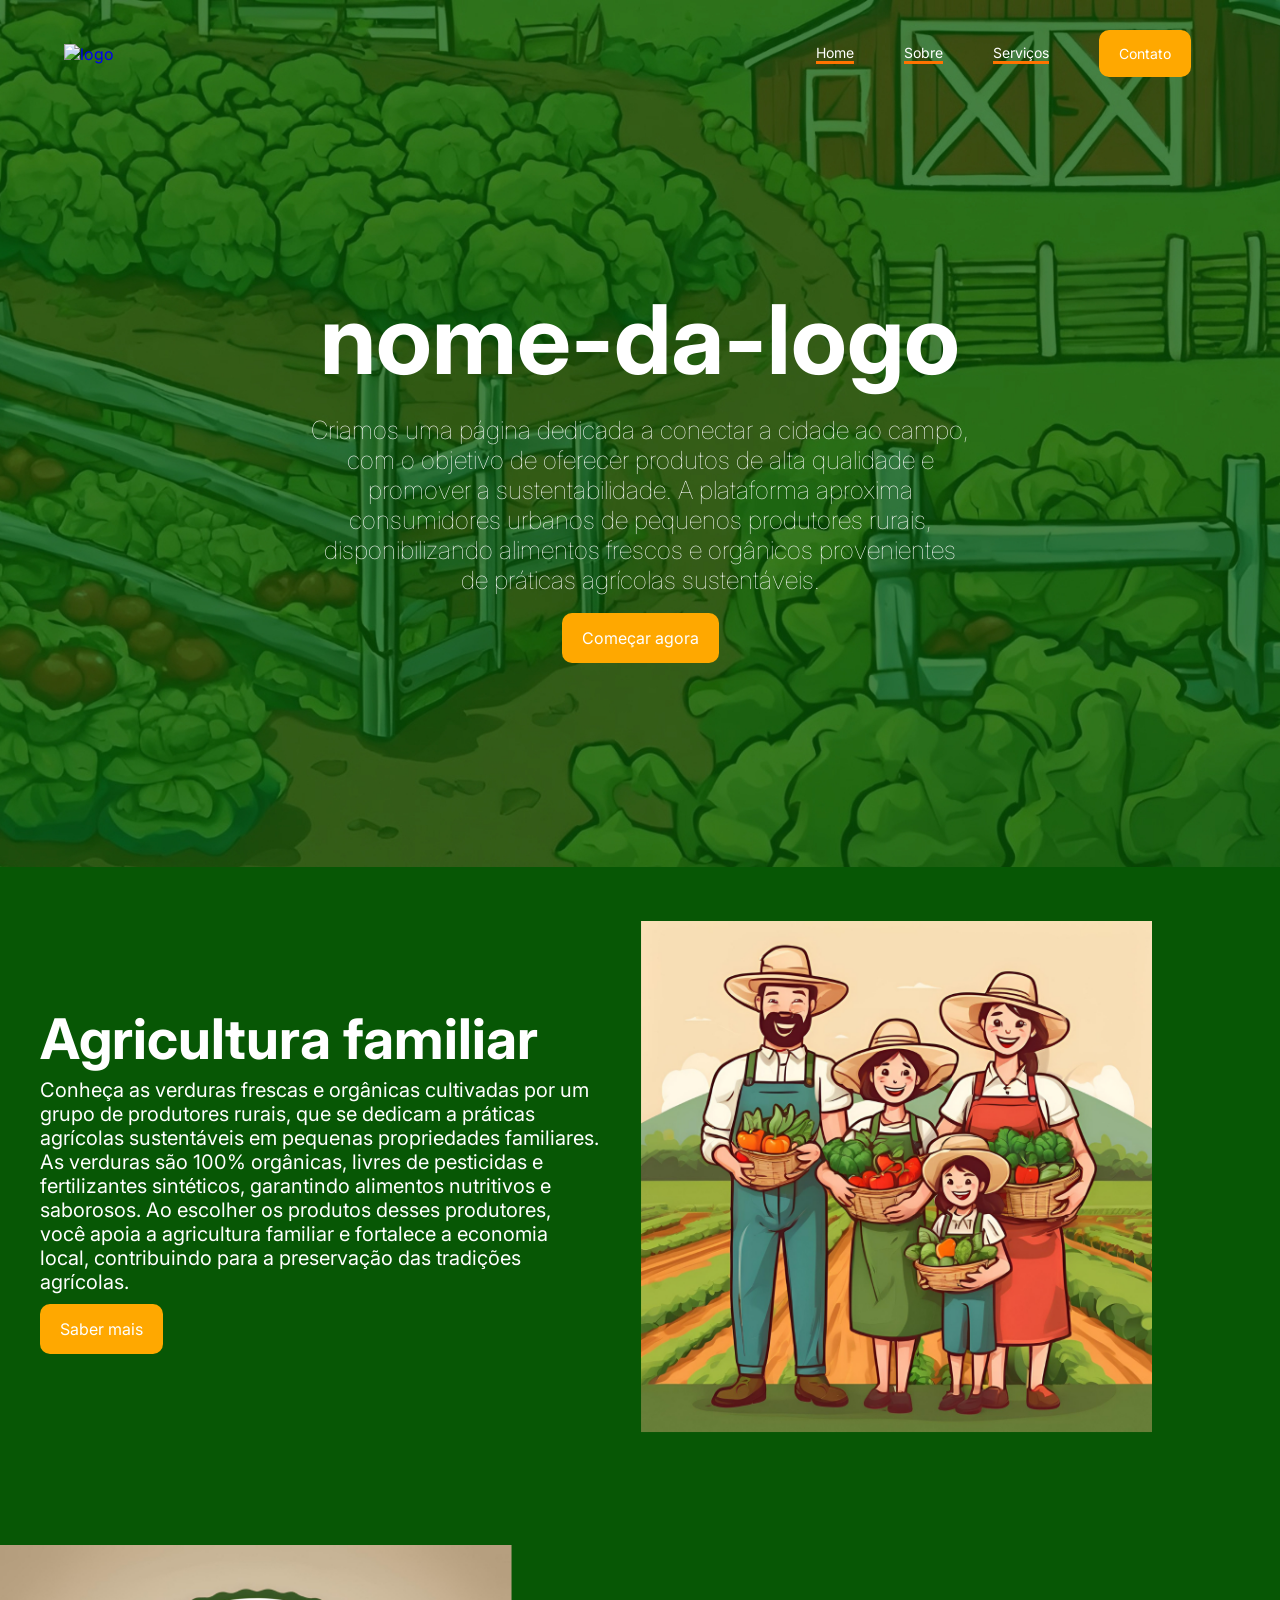
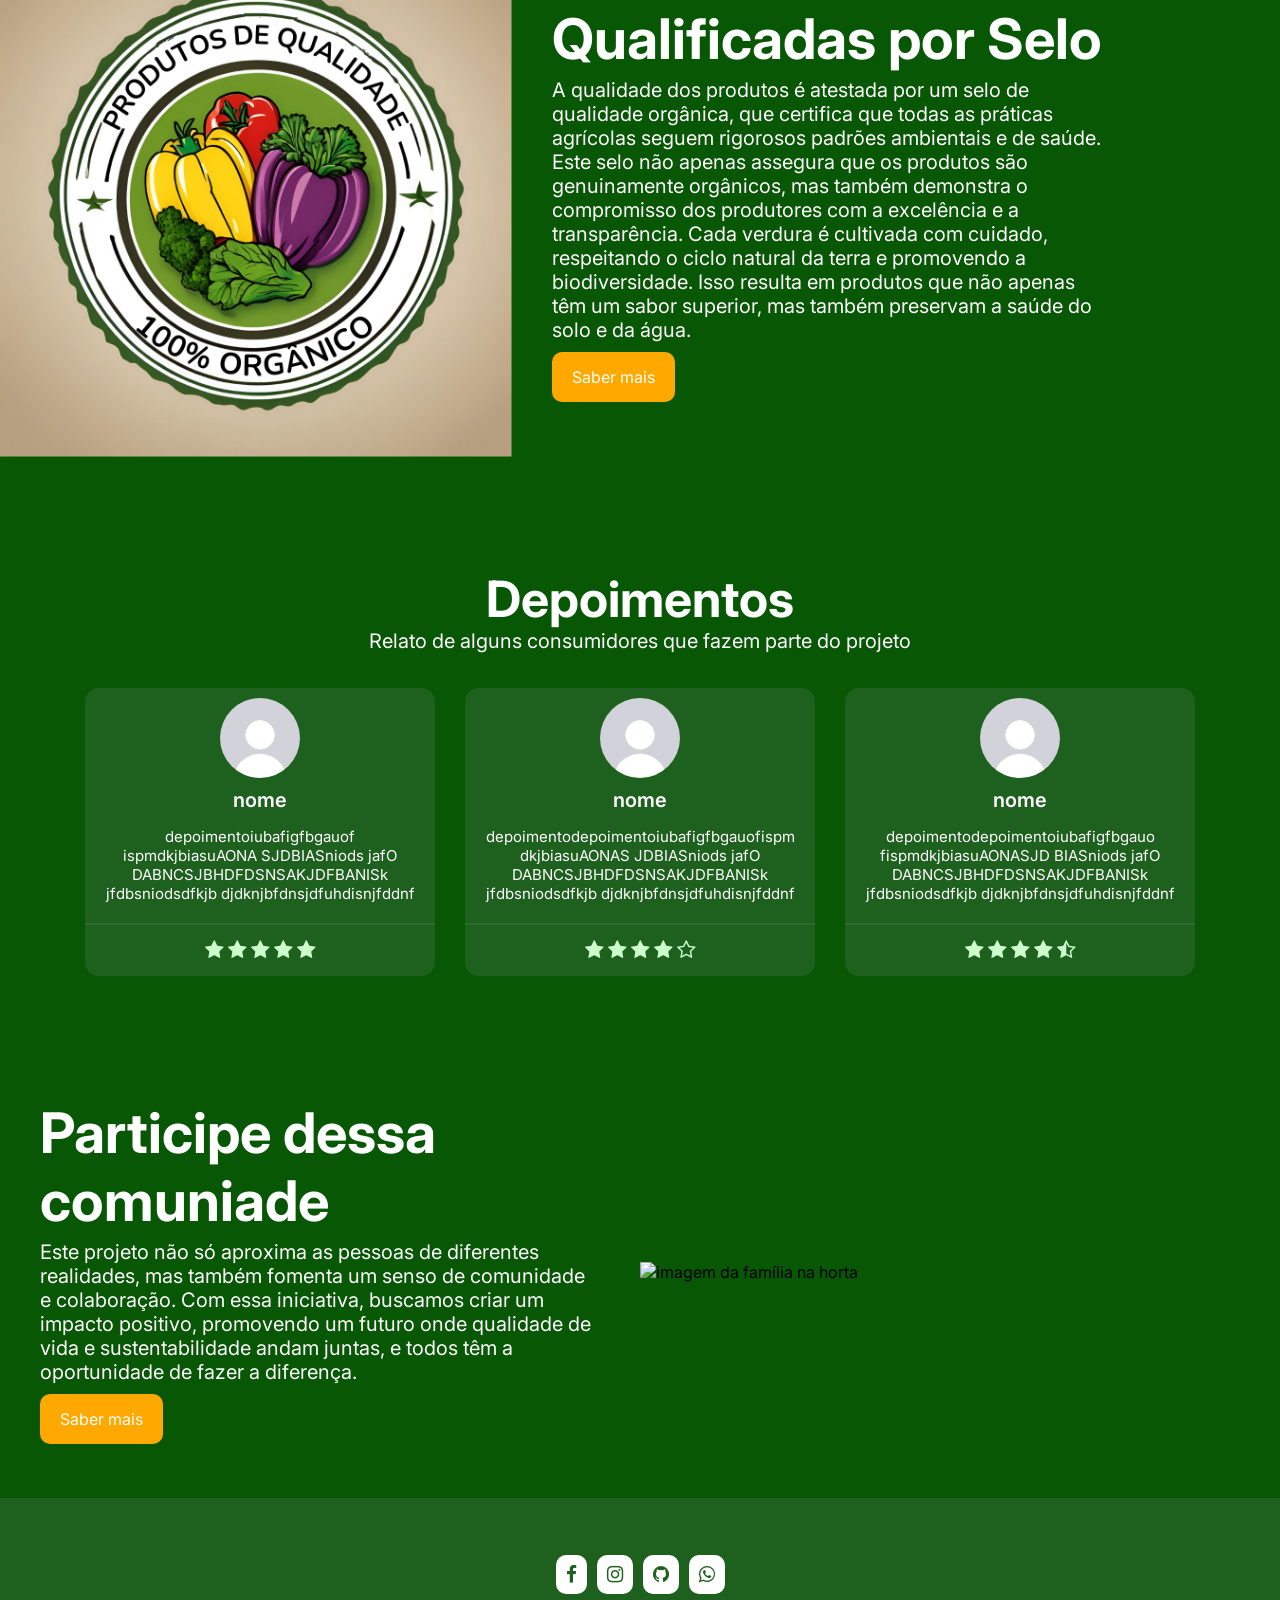
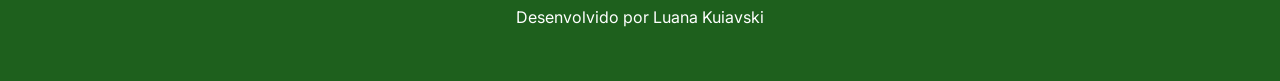
==== projeto-agrinho-main/index.html @ 83917cec "Add files via upload" ====
<!DOCTYPE html>
<html lang="pt-br">
<head>
    <meta charset="UTF-8">
    <meta name="viewport" content="width=device-width, initial-scale=1.0">
    <!--font awesome-->
    <link rel="stylesheet" href="https://cdnjs.cloudflare.com/ajax/libs/font-awesome/4.7.0/css/font-awesome.css" integrity="sha512-5A8nwdMOWrSz20fDsjczgUidUBR8liPYU+WymTZP1lmY9G6Oc7HlZv156XqnsgNUzTyMefFTcsFH/tnJE/+xBg==" crossorigin="anonymous" referrerpolicy="no-referrer" />
    <!--link css-->
    <link rel="stylesheet" href="style.css">
    <title>Projeto Agrinho</title>
</head>
<body>
<!--container-->
     <header style="background-image: url('fundo.jpg');">
        <div class="conteiner">
            <nav>
                <a href="index.html">
                    <img src="caminho-para-logo" alt="logo">
                </a>
                <ul class="ul">
                    <a href="index.html">Home</a>
                    <a href="sobre.html">Sobre</a>
                    <a href="servicos.html">Serviços</a>
                    <a class="btn" href="contacto.html">Contato</a>
                    <div class="close-icon" onclick="closeMenu()">
                     <i class="fa fa-times-circle"></i>
                    </div>
                </ul>
                <div class="menu-icon" onclick="openMenu()">
                    <i class="fa fa-bars"></i>
                </div>
            </nav>
            <section class="banner">
                <div class="banner-text">
                  <h1>nome-da-logo</h1>  
                  <p>Criamos uma página dedicada a conectar a cidade ao campo, com o objetivo de oferecer produtos de alta qualidade e promover
                     a sustentabilidade. A plataforma aproxima consumidores urbanos de pequenos produtores rurais, disponibilizando alimentos 
                     frescos e orgânicos provenientes de práticas agrícolas sustentáveis.
                  </p>
                  <a href="servicos.html" class="btn">Começar agora</a>
                </div>
                
            </section>
        </div>
    </header>
<!--fim do container-->

<!--faca mais-->
     <section class="faca-mais">
        <!--container-->
         <div class="container">
             <div class="faca-mais-text">
                 <h3>Agricultura familiar</h3>
                 <p>
                    Conheça as verduras frescas e orgânicas cultivadas por um grupo de produtores rurais, que se dedicam a práticas
                     agrícolas sustentáveis em pequenas propriedades familiares. As verduras são 100% orgânicas,
                     livres de pesticidas e fertilizantes sintéticos, garantindo alimentos nutritivos e saborosos.
                     Ao escolher os produtos desses produtores, você apoia a agricultura familiar e fortalece a economia local,
                      contribuindo para a preservação das tradições agrícolas.
                    </p>
                    <a href="contacto.html" class="btn animate-btn">Saber mais</a>
                </div>
                <div class="faca-mais-img">
                    <img src="agricultura-familiar.png" alt="imagem da família na horta">
                </div>
                
            </div>
        </section>
        <!--fim do container-->
<!--faca mais fim-->

<!--faca mais2-->
    <section class="faca-mais">
        <!-- container-->
        <div class="container">
            <div class="faca-mais-img2">
                <img src="selo.png" alt="selo de qualidade">
            </div>
            <div class="faca-mais-text">
                <h3>Qualificadas por Selo </h3>
                <p>
                    A qualidade dos produtos é atestada por um selo de qualidade orgânica, que certifica que todas
                    as práticas agrícolas seguem rigorosos padrões ambientais e de saúde. Este selo não apenas assegura que os produtos
                    são genuinamente orgânicos, mas também demonstra o compromisso dos produtores com a excelência e a transparência.

                    Cada verdura é cultivada com cuidado, respeitando o ciclo natural da terra e promovendo a biodiversidade.
                     Isso resulta em produtos que não apenas têm um sabor superior, mas também preservam a saúde do solo e da água.
                   </p>
                   <a href="contacto.html" class="btn animate-btn">Saber mais</a>
               </div>
               
           </div>
       </section>
    <!--fim do container-->
<!--faca mais2-->  

  <section class="depoimentos">
      <div class="conteiner">
         <h3>Depoimentos </h3>
         <p>Relato de alguns consumidores que fazem parte do projeto</p>
         <div class="cards">
            <!--card item 1-->
            <div class="card-item">
                <img src="icon.jpg" alt="Ana Leal">
                <p class="nome-user">nome</p>
                <p class="depoimento-user"> depoimentoiubafigfbgauof
                    ispmdkjbiasuAONA
                    SJDBIASniods jafO 
                    DABNCSJBHDFDSNSAKJDFBANISk jfdbsniodsdfkjb
                    djdknjbfdnsjdfuhdisnjfddnf
                </p>
                <div class="estrelas">
                    <i class="fa fa-star" aria-hidden="true"></i>
                    <i class="fa fa-star" aria-hidden="true"></i>
                    <i class="fa fa-star" aria-hidden="true"></i>
                    <i class="fa fa-star" aria-hidden="true"></i>
                    <i class="fa fa-star" aria-hidden="true"></i>
                    
                </div>
            </div>
            <!-- fimcard item 1-->

            <!--card item 2-->
            <div class="card-item">
                <img src="icon.jpg" alt="Maria Silva">
                <p class="nome-user">nome</p>
                <p class="depoimento-user"> depoimentodepoimentoiubafigfbgauofispm
                    dkjbiasuAONAS
                    JDBIASniods jafO 
                    DABNCSJBHDFDSNSAKJDFBANISk jfdbsniodsdfkjb
                    djdknjbfdnsjdfuhdisnjfddnf</p>
                <div class="estrelas">
                    <i class="fa fa-star" aria-hidden="true"></i>
                    <i class="fa fa-star" aria-hidden="true"></i>
                    <i class="fa fa-star" aria-hidden="true"></i>
                    <i class="fa fa-star" aria-hidden="true"></i>
                    <i class="fa fa-star-o" aria-hidden="true"></i>
                </div>
            </div>
            <!-- fimcard item 2-->

            <!--card item 3-->
            <div class="card-item">
                <img src="icon.jpg" alt="Carla Marques">
                <p class="nome-user">nome</p>
                <p class="depoimento-user"> depoimentodepoimentoiubafigfbgauo
                    fispmdkjbiasuAONASJD
                    BIASniods jafO 
                    DABNCSJBHDFDSNSAKJDFBANISk jfdbsniodsdfkjb
                    djdknjbfdnsjdfuhdisnjfddnf</p>
                <div class="estrelas">
                    <i class="fa fa-star" aria-hidden="true"></i>
                    <i class="fa fa-star" aria-hidden="true"></i>
                    <i class="fa fa-star" aria-hidden="true"></i>
                    <i class="fa fa-star" aria-hidden="true"></i>
                    <i class="fa fa-star-half-o" aria-hidden="true"></i>
                </div>
            </div>
            <!-- fimcard item 3-->
         </div>
      </div>
    </section>
<!--fim do conteiner-->

<!--faca mais 3-->
<section class="faca-mais">
    <!--container-->
     <div class="container">
         <div class="faca-mais-text">
             <h3>Participe dessa comuniade</h3>
             <p>
                Este projeto não só aproxima as pessoas de diferentes realidades, mas também fomenta um senso de comunidade e colaboração. 
                Com essa iniciativa, buscamos criar um impacto positivo,
                 promovendo um futuro onde qualidade de vida e sustentabilidade andam juntas, e todos têm a oportunidade de fazer a diferença.
                </p>
                <a href="contacto.html" class="btn animate-btn">Saber mais</a>
            </div>
            <div class="faca-mais-img">
                <img src="imagens/agricultura-familiar.png" alt="imagem da família na horta">
            </div>
            
        </div>
    </section>
    <!--fim do container-->
<!--faca mais fim 3-->

<!--footer-->
    <footer class="footer">
        <div class="container">
            <div class="links">
                <a href="#"> <i class="fa fa-facebook"></i></a>
                <a href="#"><i class="fa fa-instagram"></i></a>
                <a href="#"><i class="fa fa-github"></i></a>
                <a href="#"><i class="fa fa-whatsapp"></i></a>
            </div>
             <p>Desenvolvido por Luana Kuiavski</p>
        </div>
    </footer>
     
<!--fim do footer-->
 <script src="main.js"></script>
</body>
</html>
---- projeto-agrinho-main/style.css ----
@import url('https://fonts.googleapis.com/css2?family=Inter:wght@100..900&display=swap');

*{
    margin: 0;
    padding: 0;
    box-sizing: border-box;
    text-decoration: none;
    outline: none;
    font-family: 'inter', sans-serif ;
}

body{
    background-color:#075705 ;

}

section,
footer {
    padding: 54px 0;
}

h3{
    font-size: 50px ;
}

p{
    color: #0000009c;
}

.conteiner{
    max-width: 1400px;
    margin: 0 auto;
    padding: 0 5%;
}

.btn{
    background-color: #FFA800;
    color: #ffffff;
    padding: 15px 20px;
    border-radius: 10px;
    cursor: pointer;
    display: inline-block;
}

.btn:hover{
   background-color: #FF7300; 
}

@keyframes animate-outline {
    from{
       outline: 0px solid #FF7300;
    }
    to{
       outline: 15px solid #FF7300;
    }
}


header{
    background-position: center;
    background-size: cover;
    background-attachment: fixed;
}

nav{
    display: flex;
    align-items: center;
    justify-content: space-between;
    padding-top: 30px ;
}

nav ul{
    display: flex;
    align-items: center;
}

nav ul a{
    color: white;
    margin: 0 25px;
    font-size: 14px;
    display: block;
}

nav ul a:not(.btn)::after{
    content: "";
    background-color: #FF7300;
    height: 3px;
    width: 100%;
    display: block;
    margin: 0 auto;
    transition: 0.3s;
}

nav ul a:hover::after{
    width: 100%;
}

/*menu mobile*/

nav .menu-icon{
    cursor: pointer;
    font-size: 25px;
    color: white;
    display: none;
}

nav .close-icon{
    display: none;
    font-size: 30px;
    color: white;
}


.banner{
    display: flex;
    justify-content: center;
}

.banner .banner-text{
    margin: 150px;
    text-align: center;
    padding: 0 96px;
}

.banner .banner-text h1{
    font-size: 96px;
    color: white;
}

.banner .banner-text p{
    font-size: 25px;
    color: white;
    font-weight: lighter;
    margin: 18px 0;
}

.faca-mais .container{
    display: flex;
    align-items: center;
}

.faca-mais .faca-mais-text{
    width: 50%;
    padding: 0 40px;
}

.faca-mais .faca-mais-text h3{
    font-size: 56px;
    color: white;
}

.faca-mais .faca-mais-text p{
    margin: 5px 0 10px 0;
    font-size: 20px;
    color: white;
}

.faca-mais .faca-mais-img{
    width: 40%;
}

.faca-mais .faca-mais-img img{
    width: 100%;
}

.faca-mais .faca-mais-img2{
    width: 40%;
}

.faca-mais .faca-mais-img2 img{
    width: 100%;
}



.depoimentos h3{
    text-align: center;
    color: white;

}

.depoimentos p{
    margin-bottom: 20px;
    text-align: center;
    color: white;
    font-size: 20px;
}

.cards{
   display: flex;
   justify-content: center; 
}

.depoimentos .card-item{
    background-color:#1e601d;
    margin: 15px;
    border-radius: 14px;
    text-align: center;
    width: 350px;
    transition: 0.3s;
}

.depoimentos .card-item img{
    border-radius: 100%;
    width: 80px;
    display: block;
    margin: 10px auto;
}

.depoimentos .card-item .nome-user{
    font-weight: 600;
    font-size: 20px;
    margin-bottom: 15px;
    color: #ffffff;
    transition: 0.3s;
}

.depoimentos .card-item .depoimento-user{
    font-size: 15px;
    padding: 0 15px;
    color: white;
    transition: 0.3s;
}

.depoimentos .card-item .estrelas{
    margin: 15px 0;
    border-top: 2px solid #30692f;
}

.depoimentos .card-item .estrelas i{
    color: #ccffcb;
    margin-top: 15px;
    font-size: 20px;
    transition: 0.3s;
}

.depoimentos .card-item:hover{
    background-color: #67b965;
    margin-top: -5px;
}

.depoimentos .card-item:hover .nome-user,
.depoimentos .card-item:hover .depoimento-user,
.depoimentos .card-item:hover .estrelas i{
  color: black;
}


/* footer*/
.footer{
    background-color: #1e601d;
    text-align: center;
}

.footer i{
   color: #1e601d;
   font-size: 19px;
   background-color: white;
   padding: 10px;
   margin: 3px;
   border-radius: 10px;
}

.footer p{
    margin-top: 10px;
    color: white;
}


/*página sobre*/

.sobre .conteiner{
    display: flex;
    align-items: center;
    justify-content: space-between;
}

.sobre .sobre-text{
   width: 50%;
   padding-right: 40px;
}

.sobre .sobre-text p{
    margin: 18px;
    color: #0000009c;
}

.sobre .sobre-img{
    width: 50%;
}

.sobre .sobre-img img{
    width: 100%;
    border-radius: 10px;
}

/*end página sobre*/

/*serviços*/

.vegetais h3{
    text-align: center;
    color: white;
    font-size: 50px;
}

.vegetais p{
    margin-bottom: 20px;
    text-align: center;
    color: white;
}

.vegetais .cards-vegetal{
    display: flex;
    justify-content: center;
    margin-top: 20px;
}

.vegetais .card-vegetal{
    background-color: #1e601d;
    margin: 15px;
    border-radius: 14px;
    text-align: center;
    width: 100px;
}

.vegetais .card-vegetal img{
    border-radius: 10%;
    width: 100px;
    display: block;
    margin: 10px auto;
}

.vegetais .card-vegetal .nome-v{
    font-weight: 600;
    font-size: 18px;
    margin-bottom: 0 15px;
}


/*end serviços*/

@media(max-width: 830px){


    /*menu mobile*/
    .ul{
        position: fixed;
        top: 0;
        left: 0;
        background-color:#1e601d;
        width: 100%;
        height: 100%;
        flex-direction: column;
        align-items: center;
        justify-content: center;
        clip-path: circle(0% at 100% 0);

    }
    .ul.open{
        clip-path: circle(141.4% at 100% 0);
    }
    .ul a{
        margin: 10px 0;
        font-size: 16px;
    }
    nav .menu-icon{
        display: block;
    }
    nav .close-icon{
        display: block;
        position: absolute;
        top: 46px;
        right: 28px;
    }
}
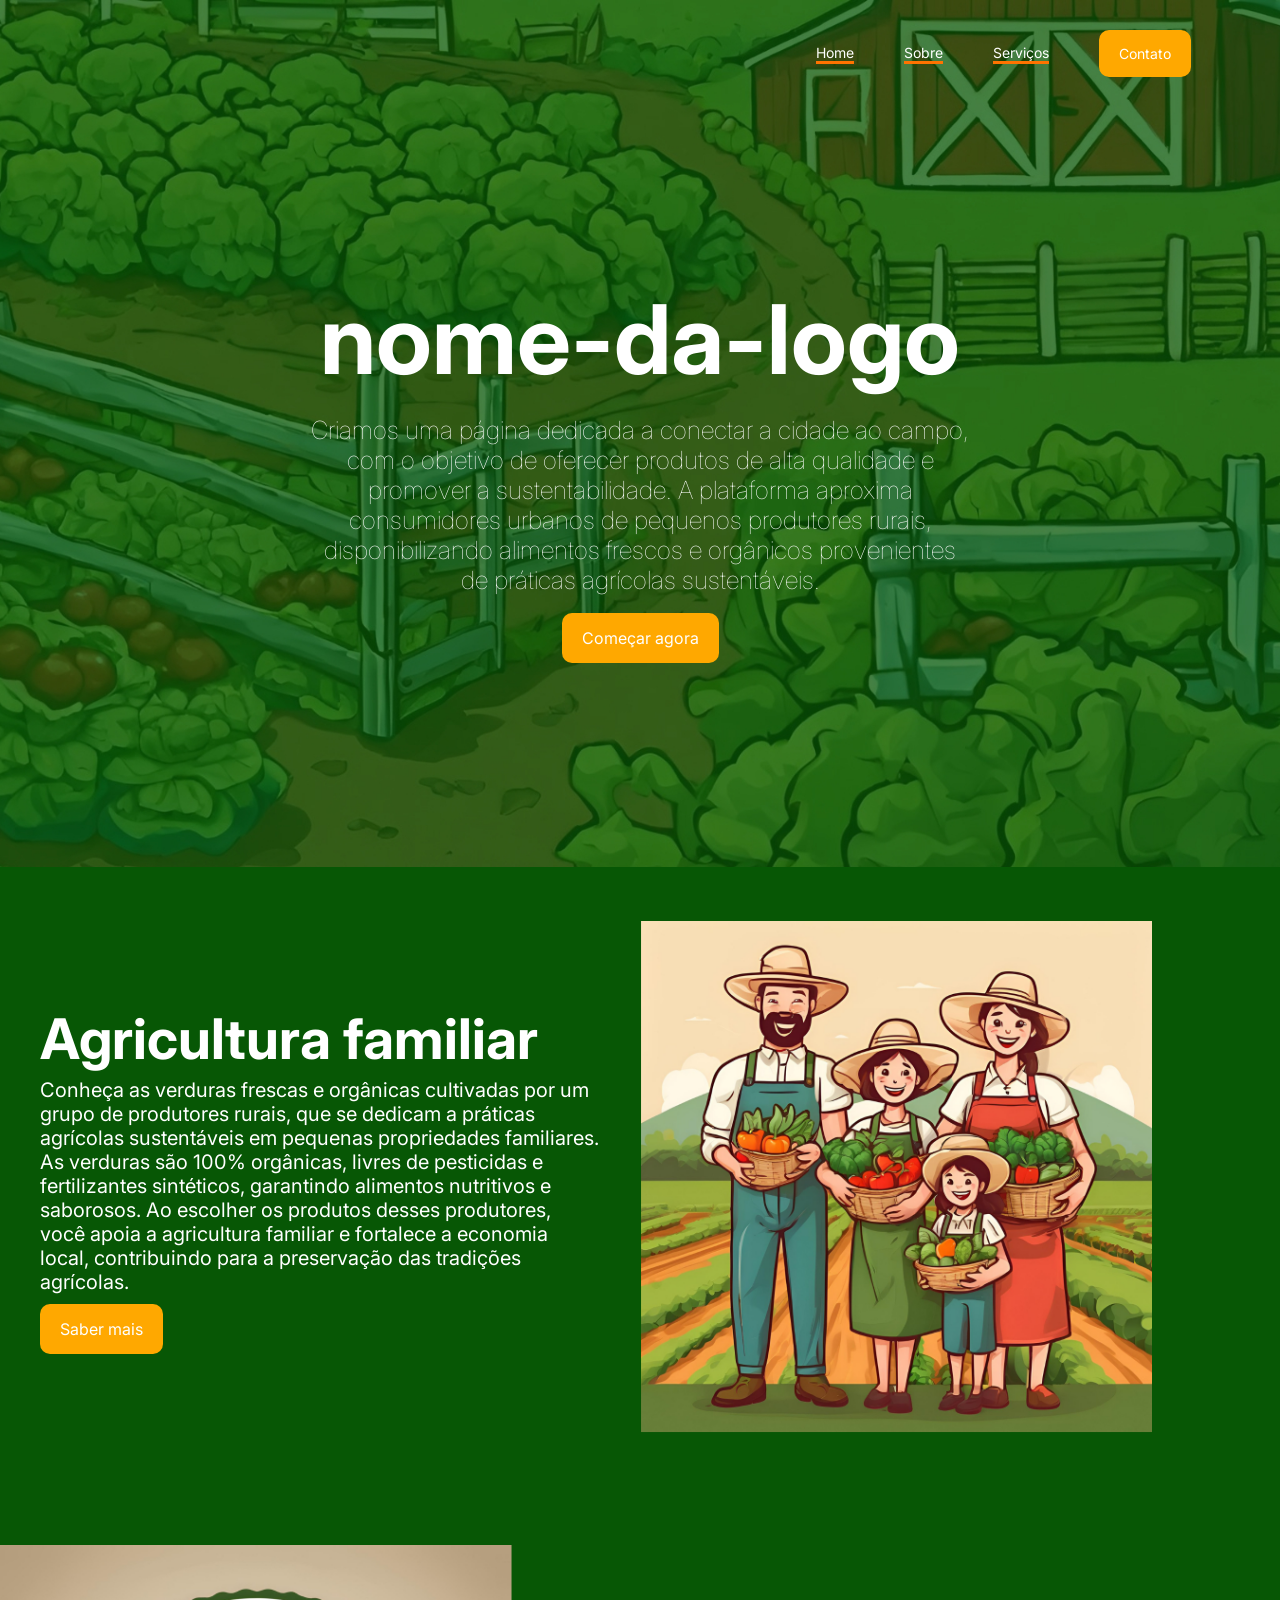
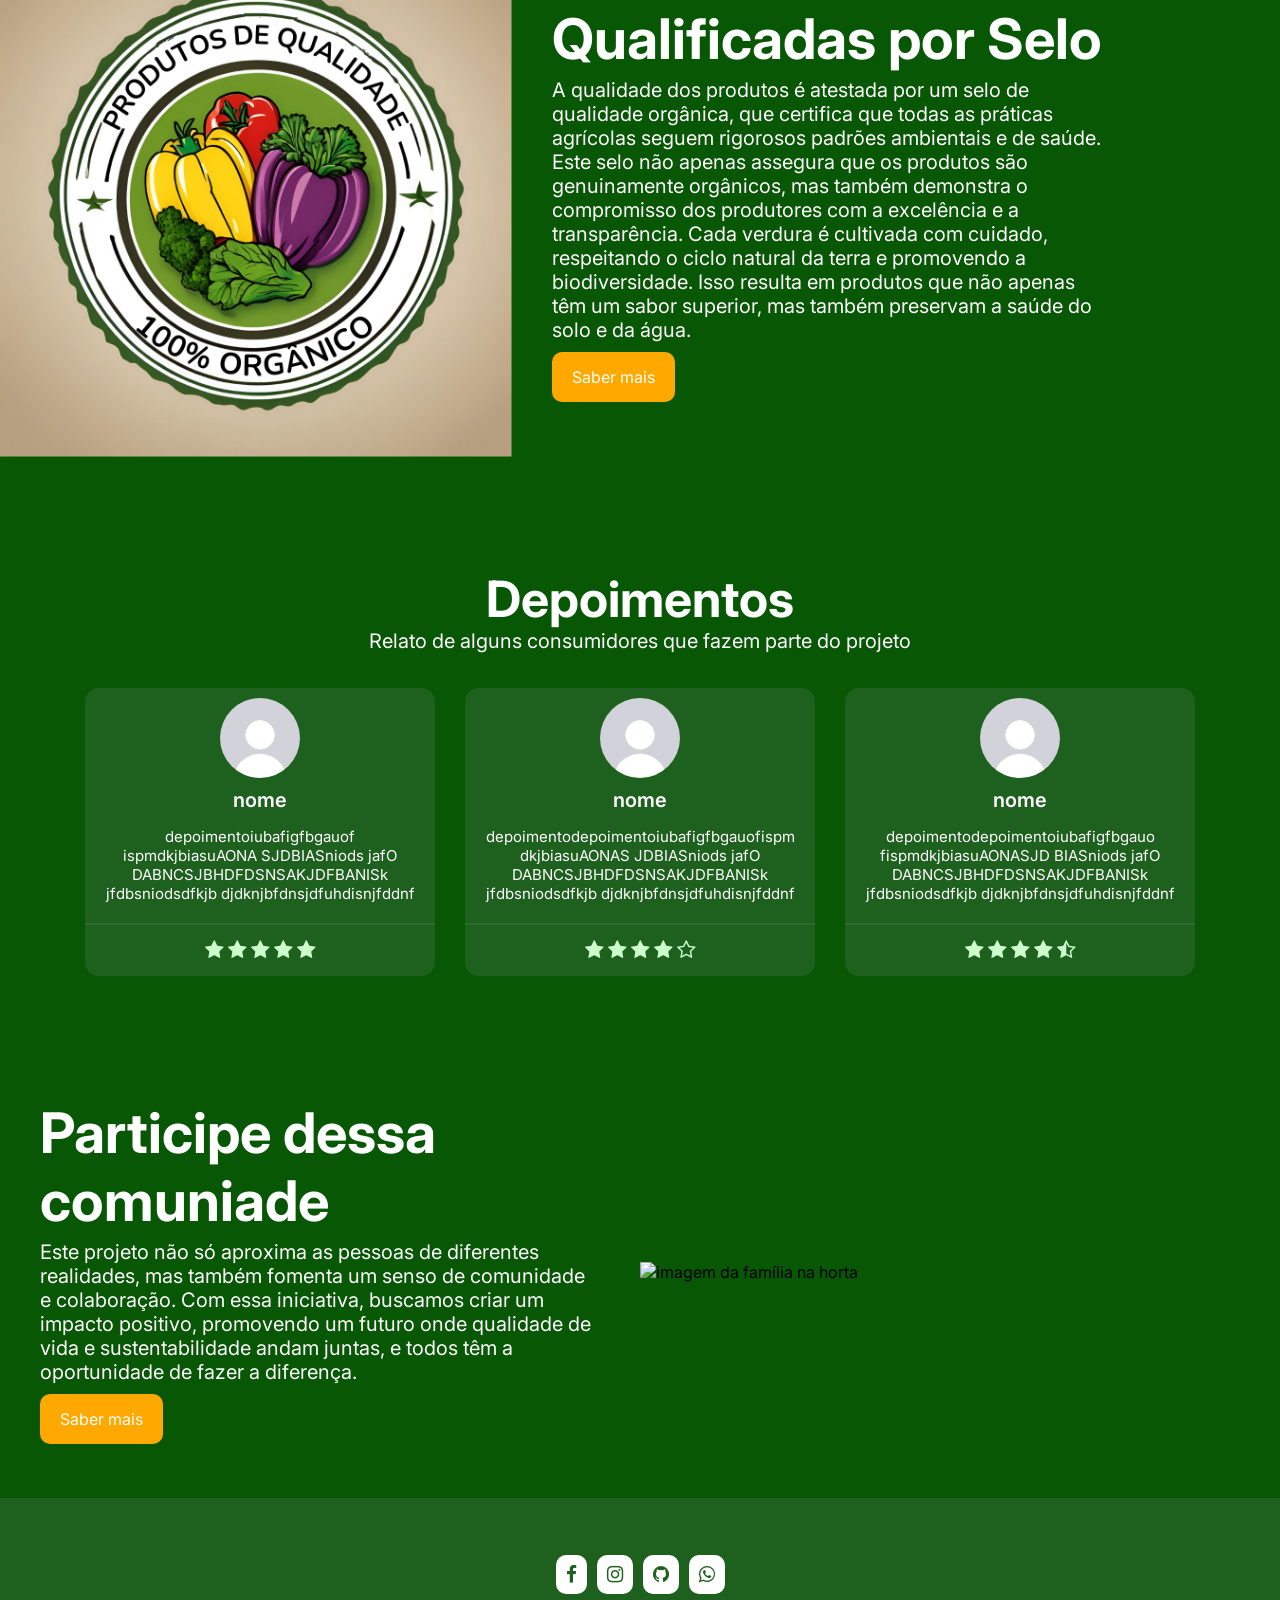
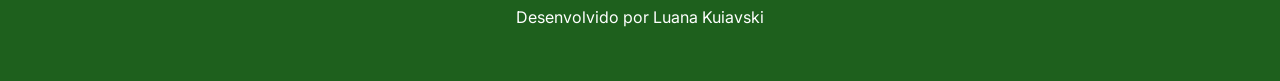
==== commit 3a289db0: "Update index.html" ====
--- a/projeto-agrinho-main/index.html
+++ b/projeto-agrinho-main/index.html
@@ -15,7 +15,7 @@
         <div class="conteiner">
             <nav>
                 <a href="index.html">
-                    <img src="caminho-para-logo" alt="logo">
+                    
                 </a>
                 <ul class="ul">
                     <a href="index.html">Home</a>
@@ -200,4 +200,4 @@
 <!--fim do footer-->
  <script src="main.js"></script>
 </body>
-</html>+</html>
